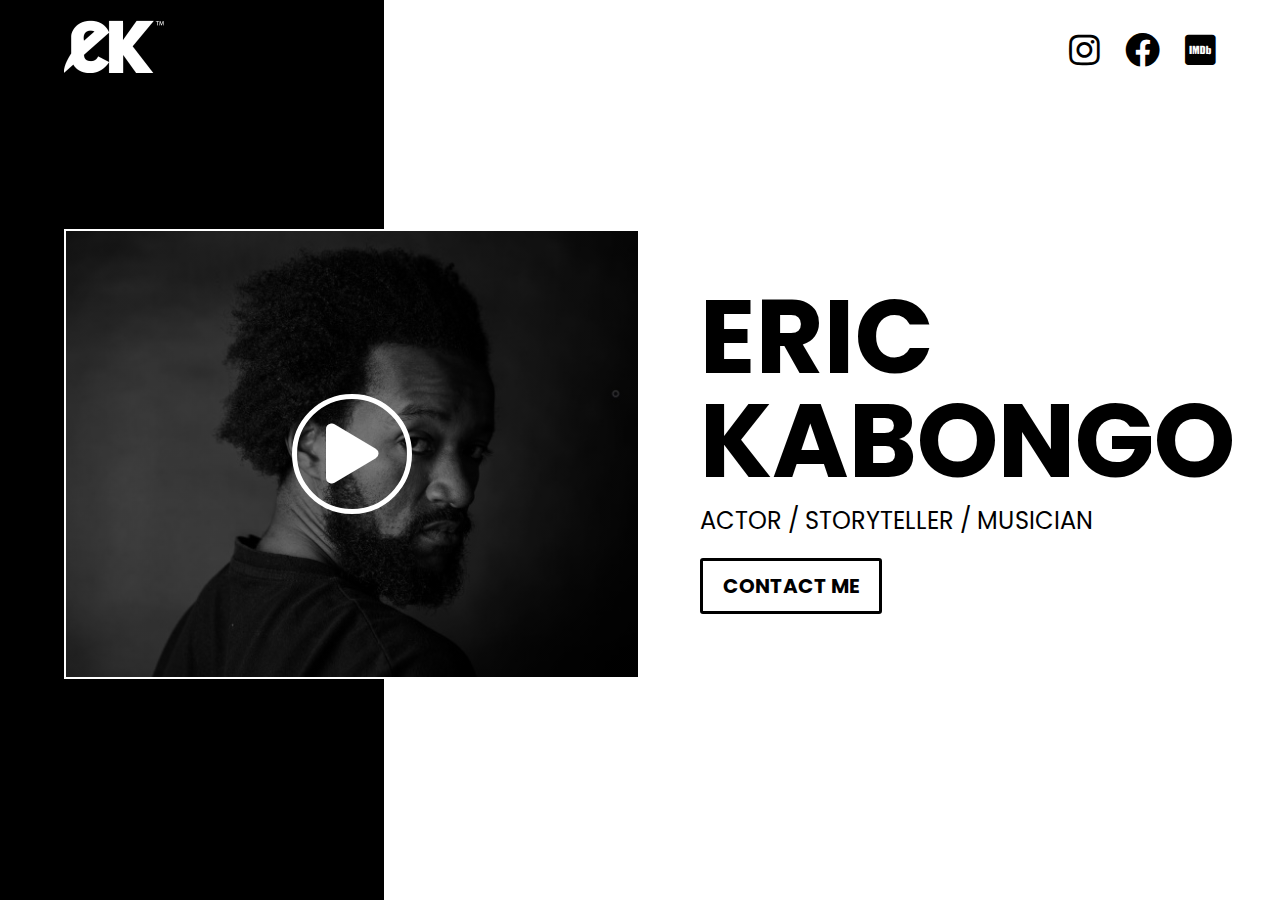
==== index.html @ 23cac50b "final commit" ====
<!DOCTYPE html>
<html lang="en">
  <head>
    <meta charset="UTF-8" />
    <meta http-equiv="X-UA-Compatible" content="IE=edge" />
    <meta name="viewport" content="width=device-width, initial-scale=1.0" />
    <meta property="og:title" content="ERIC KABONGO​" />
    <meta
      property="og:description"
      content="In 2020 Eric Kabongo will be seen in the cinema in Belgium and France in the action comedy film “Sawah”, next to Karim Kassem, Jean-Luc Couchard and Mourad Zeguendi. He will also be on Netflix in a western thriller “La Terre et Le Sang”, playing with Sami Bouajila, Eriq Ebouaney and Redouanne Harjane. Last but not least, he’s expected back in German cinema in the historical romantic drama “Trümmer der Erinnerung”, with Lea Van Acken and André Hennicke."
    />
    <meta property="og:image" content="./assets/hero-image.jpg" />
    <meta property="og:url" content="https://erickabongo.com" />
    <meta property="twitter:title" content="ERIC KABONGO​" />
    <meta
      property="twitter:description"
      content="In 2020 Eric Kabongo will be seen in the cinema in Belgium and France in the action comedy film “Sawah”, next to Karim Kassem, Jean-Luc Couchard and Mourad Zeguendi. He will also be on Netflix in a western thriller “La Terre et Le Sang”, playing with Sami Bouajila, Eriq Ebouaney and Redouanne Harjane. Last but not least, he’s expected back in German cinema in the historical romantic drama “Trümmer der Erinnerung”, with Lea Van Acken and André Hennicke."
    />
    <meta property="twitter:image" content="./assets/hero-image.jpg" />
    <meta property="twitter:url" content="https://erickabongo.com" />
    <link rel="shortcut icon" href="./assets/fav.ico" type="image/x-icon" />
    <link
      rel="stylesheet"
      href="https://cdnjs.cloudflare.com/ajax/libs/font-awesome/5.15.3/css/all.min.css"
    />
    <link
      rel="stylesheet"
      href="https://cdnjs.cloudflare.com/ajax/libs/animate.css/4.1.1/animate.min.css"
    />
    <link rel="stylesheet" href="./styles/main.css" />
    <title>Eric Kabongo</title>
  </head>
  <body>
    <header>
      <div class="container">
        <div class="logo">
          <img src="./assets/logo.png" alt="" />
        </div>
        <nav>
          <ul>
            <li>
              <a
                href="https://www.instagram.com/erickabongoofficial/"
                target="_blank"
                ><i class="fab fa-instagram"></i
              ></a>
            </li>
            <li>
              <a
                href="https://www.facebook.com/erickabongoofficial"
                target="_blank"
                ><i class="fab fa-facebook"></i
              ></a>
            </li>
            <li>
              <a href="https://www.imdb.com/name/nm6225875/" target="_blank"
                ><i class="fab fa-imdb"></i
              ></a>
            </li>
          </ul>
        </nav>
      </div>
    </header>
    <main>
      <div class="left-black"></div>
      <section class="hero-section">
        <div class="container">
          <div class="hero-parent">
            <div class="hero-left">
              <div class="video-overlay">
                <a href="./showreel.html"
                  ><i id="playBtn" class="fas fa-play"></i
                ></a>
              </div>
            </div>
            <div class="hero-right">
              <h1 class="animate__animated animate__lightSpeedInRight">
                Eric <br />
                Kabongo
              </h1>
              <p class="animate__animated animate__lightSpeedInRight">
                Actor / Storyteller / Musician
              </p>
              <span
                id="contactbtn"
                class="
                  btn-outline-dark
                  animate__animated animate__lightSpeedInRight
                "
                >Contact me</span
              >
            </div>
          </div>
        </div>
      </section>

      <div class="contact animate__animated animate__slideInUp">
        <div class="container">
          <div>
            <i id="conClose" class="fas fa-times-circle"></i>
          </div>
          <div>
            <h3>Phone</h3>
            <a href="tel:+49 172 30 88868">+49 172 30 88868</a>
            <a href="tel:+32 484 746 246">+32 484 746 246</a>
          </div>
          <div>
            <h3>Email</h3>
            <a href="mailto:caprice@crawfordtalents.com"
              >caprice@crawfordtalents.com</a
            >
            <a href="mailto:team@erickabongo.com">team@erickabongo.com</a>
          </div>
        </div>
      </div>
    </main>

    <script src="./js/app.js"></script>
  </body>
</html>
---- styles/main.css ----
@import url("https://fonts.googleapis.com/css2?family=Berkshire+Swash&family=Poppins:wght@400;900&display=swap");

* {
  margin: 0;
  padding: 0;
  box-sizing: border-box;
}

body {
  font-family: "Poppins", sans-serif;
}

.container {
  max-width: 1340px;
  width: 90%;
  margin: 0 auto;
}

ul {
  list-style: none;
}

header {
  width: 100%;
  padding: 20px 0;
  position: relative;
}

header .container {
  display: flex;
  justify-content: space-between;
  align-items: center;
}

.logo img {
  max-width: 100px;
  width: 100%;
}

nav ul {
  display: flex;
  align-items: center;
}

nav ul li {
  margin-left: 25px;
}

nav ul li a {
  color: black;
  font-size: 35px;
}

.left-black {
  position: absolute;
  top: 0;
  left: 0;
  height: 100%;
  width: 30%;
  background-color: black;
  z-index: -1;
}

.hero-section {
  min-height: calc(90vh - 102px);
  display: flex;
  align-items: center;
}

.hero-parent {
  display: flex;
  justify-content: space-between;
  align-items: center;
}

.hero-left {
  width: 50%;
}
.video-overlay {
  background: linear-gradient(to top, rgba(0, 0, 0, 0.5), rgba(0, 0, 0, 0.5)),
    url("../assets/hero-image.jpg") center center/cover no-repeat;
  height: 450px;
  display: flex;
  justify-content: center;
  align-items: center;
  border: 2px solid white;
}

.video-overlay i {
  color: white;
  border: 5px solid white;
  font-size: 60px;
  /* line-height: 0; */
  width: 120px;
  height: 120px;
  padding: 30px;
  border-radius: 50%;
  display: flex;
  justify-content: center;
  align-items: center;
  cursor: pointer;
}

.video-overlay a {
  text-decoration: none;
}

.video-overlay i:hover {
  background-color: white;
  color: black;
  transition: background-color 0.3s, color 0.3s;
}

.hero-right {
  width: 50%;
  padding: 10px 60px;
}

.hero-right h1 {
  font-size: 6.5rem;
  line-height: 1;
  text-transform: uppercase;
}
.hero-right p {
  font-size: 1.5rem;
  margin: 10px 0;
  text-transform: uppercase;
  animation-delay: 0.3s;
}

.btn-outline-dark {
  border: 3px solid black;
  color: black;
  text-transform: uppercase;
  text-decoration: none;
  padding: 10px 20px;
  font-size: 20px;
  font-weight: bold;
  margin: 10px 0;
  display: inline-block;
  transition: background 0.3s ease-in;
  cursor: pointer;
  border-radius: 3px;
}

.btn-outline-dark:hover {
  background: black;
  color: white;
}

.btn-dark {
  border: 3px solid white;
  color: rgb(255, 255, 255);
  text-transform: uppercase;
  text-decoration: none;
  padding: 10px 20px;
  font-size: 20px;
  font-weight: bold;
  margin: 10px 0;
  display: inline-block;
  transition: background 0.3s ease-in;
  cursor: pointer;
  border-radius: 3px;
}

.btn-dark:hover {
  background: white;
  color: black;
}

#contactbtn {
  animation-delay: 0.5s;
}

.contact {
  background: white;
  width: 100%;
  position: absolute;
  bottom: 0;
  left: 0;
  padding: 3rem 0;
  display: none;
  color: black;
}

.contact.active {
  display: block;
  left: 0;
}

.contact .container {
  display: flex;
  align-items: center;
  justify-content: center;
}
.contact .container div {
  padding: 10px 40px;
}

.contact a {
  color: black;
  display: block;
  text-decoration: none;
  margin: 4px 0;
}

#conClose {
  font-size: 25px;
  cursor: pointer;
}

.videoIframe {
  max-width: 900px;
  width: 95%;
  height: 500px;
  border-radius: 5px;
  margin: 20px 0;
}

.showrell {
  padding: 4rem 0;
  min-height: 100vh;
  background: black;
  color: white;
  text-align: center;
}

.showrell h1 {
  font-size: 5.5rem;
  text-transform: uppercase;
}

@media (max-width: 1200px) {
  .hero-right h1,
  .showrell h1 {
    font-size: 4rem;
  }
  .hero-right p {
    font-size: 1rem;
  }
}

@media (max-width: 991px) {
  body {
    background: black;
    color: white;
  }
  .hero-parent {
    flex-direction: column;
  }
  .hero-left,
  .hero-right {
    width: 100%;
    padding: 20px 0;
  }
  nav ul li a {
    color: white;
    font-size: 1.5rem;
  }
  .btn-outline-dark {
    border: 3px solid #fff;
    color: #fff;
    font-size: 16px;
  }
  .videoIframe {
    height: 400px;
  }
}

@media (max-width: 576px) {
  .hero-right h1,
  .showrell h1 {
    font-size: 2.5rem;
  }
  .video-overlay {
    height: 220px;
  }
  .video-overlay i {
    font-size: 35px;
    width: 90px;
    height: 90px;
  }
  .contact .container {
    flex-direction: column;
    text-align: center;
  }
  .videoIframe {
    height: 350px;
  }
}
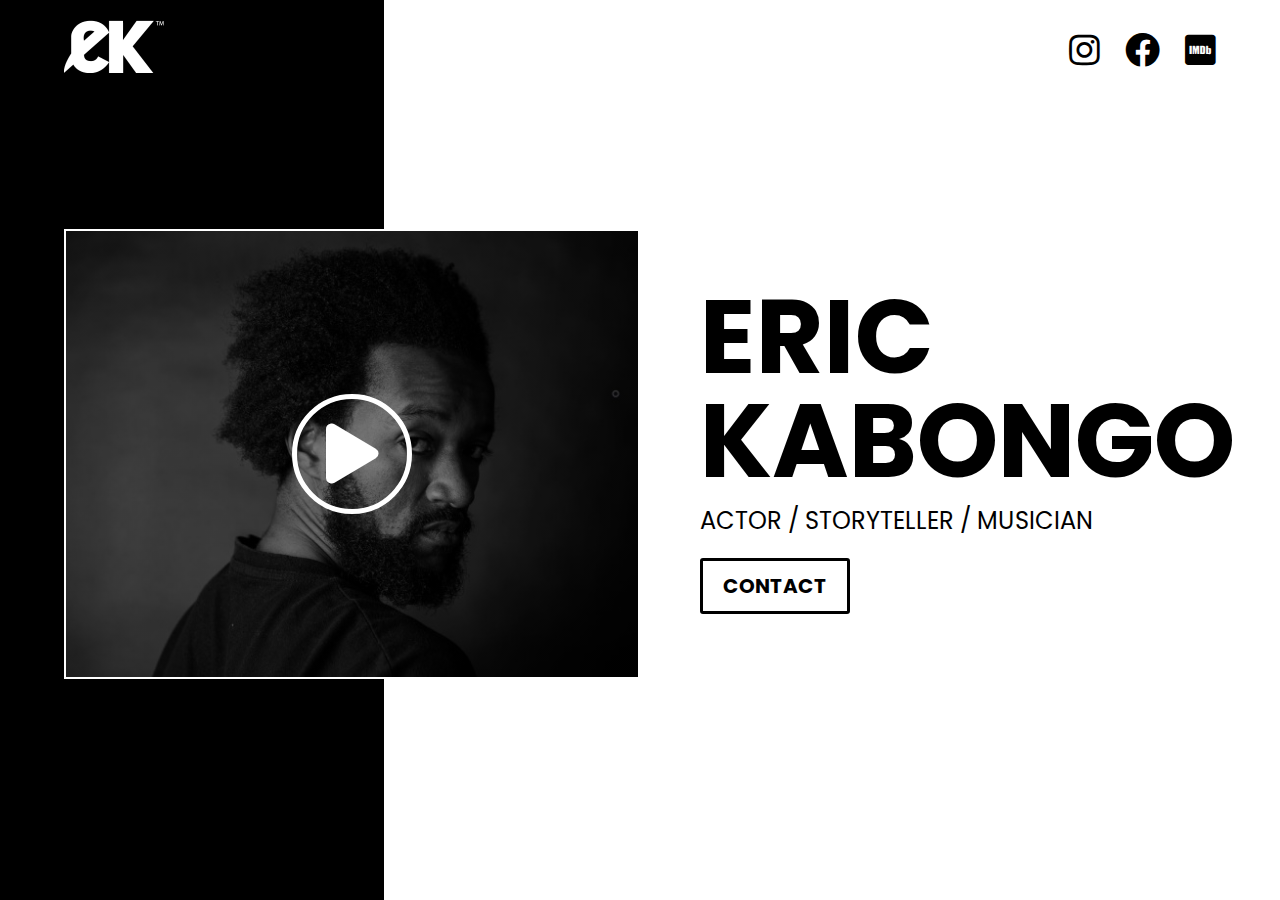
==== commit 027d2009: "social link updated" ====
--- a/index.html
+++ b/index.html
@@ -7,26 +7,24 @@
     <meta property="og:title" content="ERIC KABONGO​" />
     <meta
       property="og:description"
-      content="In 2020 Eric Kabongo will be seen in the cinema in Belgium and France in the action comedy film “Sawah”, next to Karim Kassem, Jean-Luc Couchard and Mourad Zeguendi. He will also be on Netflix in a western thriller “La Terre et Le Sang”, playing with Sami Bouajila, Eriq Ebouaney and Redouanne Harjane. Last but not least, he’s expected back in German cinema in the historical romantic drama “Trümmer der Erinnerung”, with Lea Van Acken and André Hennicke."
+      content="Mostly known for his leading role in the German blockbuster ‘Welcome to Germany’ (2016), the Bambi winner Eric Kabongo, also stars in a Netflix original film ‘La Terre et Le Sang’ (2020) directed by french director Julien Leclercq and ‘Sawah’ (2019) by Adil El Assal, which for he was awarded for Best Supporting Actor at the Queen Palm International Film Festival (USA). For his incarnation of Diallo Makaburi in ‘Welcome to Germany’ of Simon Verhoeven, he was as well nominatied for ‘best actor’ at the German Film Critics Awards. 
+
+      Additional to his participations on different stage performances, Eric stars in 3 episodes of the German series 'Rivalen und Rebellen' (2019), in the film adaptation of the book 'Troisièmes Noces' (2018) by David Lambert, a Flemish teenagers series 'D5R', and incarnated his alter ego Krazy-E in the film 'Black' (2015) by Adil El Arbi and Bilall Falah, which for he also composed the soundtrack ‘Black on Black’. Last but not least, there’s the internationally acclaimed documentary 'What about Eric?', which is all about his own person, and won the prize for Best Belgian Documentary at Docville International Documentary Filmfestival, as well as an  Ensor for Best Flemish Documentary at the Film Festival in Ostend (BE)."
     />
     <meta property="og:image" content="./assets/hero-image.jpg" />
     <meta property="og:url" content="https://erickabongo.com" />
     <meta property="twitter:title" content="ERIC KABONGO​" />
     <meta
       property="twitter:description"
-      content="In 2020 Eric Kabongo will be seen in the cinema in Belgium and France in the action comedy film “Sawah”, next to Karim Kassem, Jean-Luc Couchard and Mourad Zeguendi. He will also be on Netflix in a western thriller “La Terre et Le Sang”, playing with Sami Bouajila, Eriq Ebouaney and Redouanne Harjane. Last but not least, he’s expected back in German cinema in the historical romantic drama “Trümmer der Erinnerung”, with Lea Van Acken and André Hennicke."
+      content="Mostly known for his leading role in the German blockbuster ‘Welcome to Germany’ (2016), the Bambi winner Eric Kabongo, also stars in a Netflix original film ‘La Terre et Le Sang’ (2020) directed by french director Julien Leclercq and ‘Sawah’ (2019) by Adil El Assal, which for he was awarded for Best Supporting Actor at the Queen Palm International Film Festival (USA). For his incarnation of Diallo Makaburi in ‘Welcome to Germany’ of Simon Verhoeven, he was as well nominatied for ‘best actor’ at the German Film Critics Awards. 
+
+      Additional to his participations on different stage performances, Eric stars in 3 episodes of the German series 'Rivalen und Rebellen' (2019), in the film adaptation of the book 'Troisièmes Noces' (2018) by David Lambert, a Flemish teenagers series 'D5R', and incarnated his alter ego Krazy-E in the film 'Black' (2015) by Adil El Arbi and Bilall Falah, which for he also composed the soundtrack ‘Black on Black’. Last but not least, there’s the internationally acclaimed documentary 'What about Eric?', which is all about his own person, and won the prize for Best Belgian Documentary at Docville International Documentary Filmfestival, as well as an  Ensor for Best Flemish Documentary at the Film Festival in Ostend (BE)."
     />
     <meta property="twitter:image" content="./assets/hero-image.jpg" />
     <meta property="twitter:url" content="https://erickabongo.com" />
     <link rel="shortcut icon" href="./assets/fav.ico" type="image/x-icon" />
-    <link
-      rel="stylesheet"
-      href="https://cdnjs.cloudflare.com/ajax/libs/font-awesome/5.15.3/css/all.min.css"
-    />
-    <link
-      rel="stylesheet"
-      href="https://cdnjs.cloudflare.com/ajax/libs/animate.css/4.1.1/animate.min.css"
-    />
+    <link rel="stylesheet" href="https://cdnjs.cloudflare.com/ajax/libs/font-awesome/5.15.3/css/all.min.css" />
+    <link rel="stylesheet" href="https://cdnjs.cloudflare.com/ajax/libs/animate.css/4.1.1/animate.min.css" />
     <link rel="stylesheet" href="./styles/main.css" />
     <title>Eric Kabongo</title>
   </head>
@@ -39,23 +37,15 @@
         <nav>
           <ul>
             <li>
-              <a
-                href="https://www.instagram.com/erickabongoofficial/"
-                target="_blank"
+              <a href="https://www.instagram.com/therealerickabongo/" target="_blank"
                 ><i class="fab fa-instagram"></i
               ></a>
             </li>
             <li>
-              <a
-                href="https://www.facebook.com/erickabongoofficial"
-                target="_blank"
-                ><i class="fab fa-facebook"></i
-              ></a>
+              <a href="https://www.facebook.com/therealerickabongo" target="_blank"><i class="fab fa-facebook"></i></a>
             </li>
             <li>
-              <a href="https://www.imdb.com/name/nm6225875/" target="_blank"
-                ><i class="fab fa-imdb"></i
-              ></a>
+              <a href="https://www.imdb.com/name/nm6225875/" target="_blank"><i class="fab fa-imdb"></i></a>
             </li>
           </ul>
         </nav>
@@ -68,9 +58,7 @@
           <div class="hero-parent">
             <div class="hero-left">
               <div class="video-overlay">
-                <a href="./showreel.html"
-                  ><i id="playBtn" class="fas fa-play"></i
-                ></a>
+                <a href="./showreel.html"><i id="playBtn" class="fas fa-play"></i></a>
               </div>
             </div>
             <div class="hero-right">
@@ -78,17 +66,8 @@
                 Eric <br />
                 Kabongo
               </h1>
-              <p class="animate__animated animate__lightSpeedInRight">
-                Actor / Storyteller / Musician
-              </p>
-              <span
-                id="contactbtn"
-                class="
-                  btn-outline-dark
-                  animate__animated animate__lightSpeedInRight
-                "
-                >Contact me</span
-              >
+              <p class="animate__animated animate__lightSpeedInRight">Actor / Storyteller / Musician</p>
+              <span id="contactbtn" class="btn-outline-dark animate__animated animate__lightSpeedInRight">Contact</span>
             </div>
           </div>
         </div>
@@ -100,15 +79,8 @@
             <i id="conClose" class="fas fa-times-circle"></i>
           </div>
           <div>
-            <h3>Phone</h3>
-            <a href="tel:+49 172 30 88868">+49 172 30 88868</a>
-            <a href="tel:+32 484 746 246">+32 484 746 246</a>
-          </div>
-          <div>
             <h3>Email</h3>
-            <a href="mailto:caprice@crawfordtalents.com"
-              >caprice@crawfordtalents.com</a
-            >
+            <a href="mailto:caprice@crawfordtalents.com">caprice@crawfordtalents.com</a>
             <a href="mailto:team@erickabongo.com">team@erickabongo.com</a>
           </div>
         </div>
--- a/styles/main.css
+++ b/styles/main.css
@@ -175,7 +175,7 @@
 .contact {
   background: white;
   width: 100%;
-  position: absolute;
+  position: fixed;
   bottom: 0;
   left: 0;
   padding: 3rem 0;
